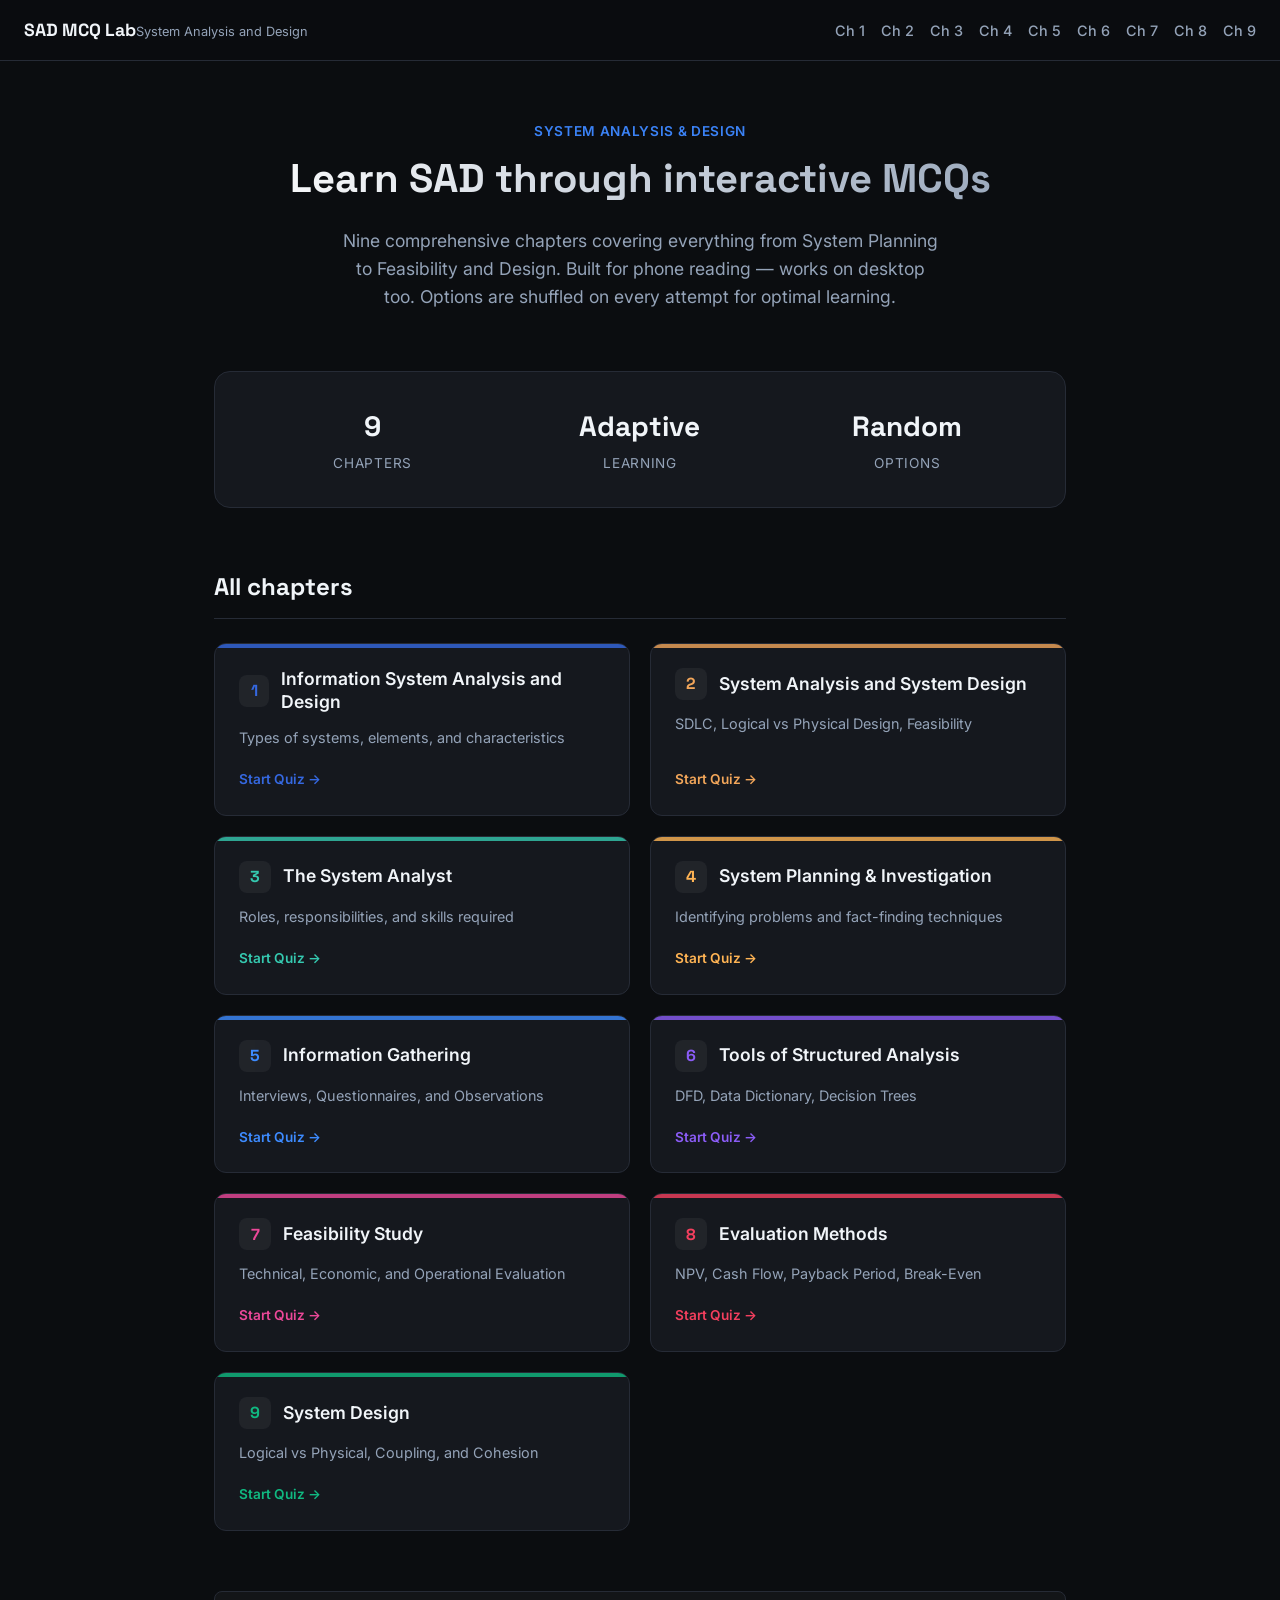
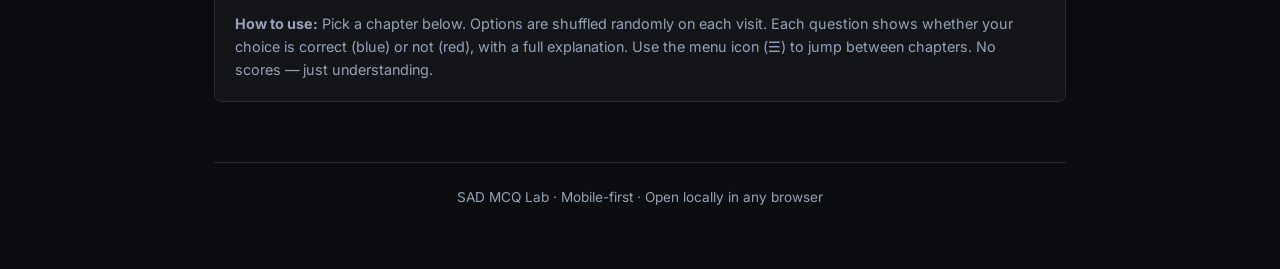
==== index.html @ 4140b0f5 "Rename home.html to index.html" ====
<!DOCTYPE html>
<html lang="en">
<head>
  <meta charset="UTF-8">
  <meta name="viewport" content="width=device-width, initial-scale=1.0, viewport-fit=cover">
  <meta name="theme-color" content="#0b0d10">
  <meta name="description" content="System Analysis and Design MCQ practice — 9 chapters. Mobile-friendly study hub.">
  <title>SAD MCQ Lab — Home</title>
  <link rel="preconnect" href="https://fonts.googleapis.com">
  <link rel="preconnect" href="https://fonts.gstatic.com" crossorigin>
  <link href="https://fonts.googleapis.com/css2?family=Space+Grotesk:wght@500;600;700&family=Inter:wght@400;500;600;700&family=JetBrains+Mono:wght@400;500;600&display=swap" rel="stylesheet">
  <link rel="stylesheet" href="css/site.css">
</head>
<body class="site-body site-home">

  <main class="home-wrap">
    <section class="home-hero">
      <p class="home-kicker">System Analysis & Design</p>
      <h1>Learn SAD through interactive MCQs</h1>
      <p class="home-lead">
        Nine comprehensive chapters covering everything from System Planning to Feasibility and Design. Built for phone reading — works on desktop too. Options are shuffled on every attempt for optimal learning.
      </p>
    </section>

    <div class="home-stats" aria-label="Course overview">
      <div class="home-stat">
        <span class="n" id="homeTotalChapters">9</span>
        <span class="l">Chapters</span>
      </div>
      <div class="home-stat">
        <span class="n">Adaptive</span>
        <span class="l">Learning</span>
      </div>
      <div class="home-stat">
        <span class="n">Random</span>
        <span class="l">Options</span>
      </div>
    </div>

    <h2 class="home-section-title">All chapters</h2>
    <div class="chapter-grid" id="chapterGrid" role="list">
      <!-- filled by site.js -->
    </div>

    <div class="home-tip">
      <strong>How to use:</strong> Pick a chapter below. Options are shuffled randomly on each visit. Each question shows whether your choice is correct (blue) or not (red), with a full explanation. Use the menu icon (☰) to jump between chapters. No scores — just understanding.
    </div>

    <footer class="home-footer">
      SAD MCQ Lab · Mobile-first · Open locally in any browser
    </footer>
  </main>

  <script src="js/site.js"></script>
</body>
</html>
---- css/site.css ----
:root {
  --bg-main: #0b0d10;
  --bg-card: #15181e;
  --bg-card-hover: #1c2028;
  --text-main: #f1f5f9;
  --text-muted: #94a3b8;
  --border: #262b36;
  --accent: #3b82f6;
  --correct: #10b981;
  --incorrect: #ef4444;
  --font-sans: 'Inter', system-ui, sans-serif;
  --font-display: 'Space Grotesk', system-ui, sans-serif;
  --radius-sm: 8px;
  --radius-md: 12px;
  --radius-lg: 16px;
  --transition: 0.2s cubic-bezier(0.4, 0, 0.2, 1);
}

* {
  box-sizing: border-box;
  margin: 0;
  padding: 0;
}

body {
  font-family: var(--font-sans);
  background-color: var(--bg-main);
  color: var(--text-main);
  line-height: 1.6;
  -webkit-font-smoothing: antialiased;
}

/* Header & Chrome */
.site-header {
  position: sticky;
  top: 0;
  z-index: 40;
  display: flex;
  align-items: center;
  justify-content: space-between;
  padding: 16px 24px;
  background: rgba(11, 13, 16, 0.85);
  backdrop-filter: blur(12px);
  border-bottom: 1px solid var(--border);
}

.site-brand {
  text-decoration: none;
  display: flex;
  flex-direction: column;
}

.site-brand-title {
  font-family: var(--font-display);
  font-weight: 700;
  font-size: 1.1rem;
  color: var(--text-main);
}

.site-brand-sub {
  font-size: 0.8rem;
  color: var(--text-muted);
}

.site-chapter-pill {
  background: rgba(255, 255, 255, 0.1);
  padding: 4px 12px;
  border-radius: 999px;
  font-size: 0.85rem;
  font-weight: 600;
}

.site-desktop-nav {
  display: none;
}

@media (min-width: 768px) {
  .site-desktop-nav {
    display: flex;
    gap: 16px;
  }
  .desktop-ch-link {
    color: var(--text-muted);
    text-decoration: none;
    font-size: 0.9rem;
    font-weight: 500;
    transition: var(--transition);
  }
  .desktop-ch-link:hover, .desktop-ch-link.active {
    color: var(--text-main);
  }
  .site-menu-btn {
    display: none;
  }
}

.site-menu-btn {
  background: none;
  border: none;
  color: var(--text-main);
  cursor: pointer;
  padding: 8px;
}

.site-menu-btn svg {
  width: 24px;
  height: 24px;
}

/* Home */
.home-wrap {
  max-width: 900px;
  margin: 0 auto;
  padding: 40px 16px;
}

.home-hero {
  text-align: center;
  margin-bottom: 60px;
}

.home-kicker {
  color: var(--accent);
  font-weight: 600;
  text-transform: uppercase;
  letter-spacing: 0.05em;
  font-size: 0.85rem;
  margin-bottom: 12px;
}

.home-hero h1 {
  font-family: var(--font-display);
  font-size: 2.5rem;
  font-weight: 700;
  line-height: 1.2;
  margin-bottom: 24px;
  background: linear-gradient(to right, #fff, #94a3b8);
  -webkit-background-clip: text;
  color: transparent;
}

.home-lead {
  font-size: 1.1rem;
  color: var(--text-muted);
  max-width: 600px;
  margin: 0 auto;
}

.home-stats {
  display: grid;
  grid-template-columns: repeat(3, 1fr);
  gap: 16px;
  background: var(--bg-card);
  border: 1px solid var(--border);
  border-radius: var(--radius-lg);
  padding: 32px;
  margin-bottom: 60px;
}

.home-stat {
  display: flex;
  flex-direction: column;
  align-items: center;
  text-align: center;
}

.home-stat .n {
  font-family: var(--font-display);
  font-size: 1.5rem;
  font-weight: 700;
  color: var(--text-main);
}

@media (min-width: 768px) {
  .home-wrap {
    padding: 60px 24px;
  }
  .home-stat .n {
    font-size: 1.75rem;
  }
}

.home-stat .l {
  font-size: 0.85rem;
  color: var(--text-muted);
  text-transform: uppercase;
  letter-spacing: 0.05em;
  margin-top: 4px;
}

.home-section-title {
  font-family: var(--font-display);
  font-size: 1.5rem;
  margin-bottom: 24px;
  border-bottom: 1px solid var(--border);
  padding-bottom: 12px;
}

.chapter-grid {
  display: grid;
  grid-template-columns: repeat(auto-fill, minmax(280px, 1fr));
  gap: 20px;
  margin-bottom: 60px;
}

.chapter-card {
  background: var(--bg-card);
  border: 1px solid var(--border);
  border-radius: var(--radius-md);
  padding: 24px;
  text-decoration: none;
  color: inherit;
  transition: var(--transition);
  display: flex;
  flex-direction: column;
  position: relative;
  overflow: hidden;
}

.chapter-card::before {
  content: "";
  position: absolute;
  top: 0; left: 0; width: 100%; height: 4px;
  background: var(--ch-color, var(--accent));
  opacity: 0.8;
}

.chapter-card:hover {
  background: var(--bg-card-hover);
  transform: translateY(-4px);
  border-color: rgba(255,255,255,0.1);
  box-shadow: 0 12px 24px rgba(0,0,0,0.2);
}

.chapter-card-head {
  display: flex;
  align-items: center;
  gap: 12px;
  margin-bottom: 12px;
}

.chapter-card-num {
  background: rgba(255,255,255,0.05);
  color: var(--ch-color, var(--accent));
  width: 32px;
  height: 32px;
  border-radius: 8px;
  display: flex;
  align-items: center;
  justify-content: center;
  font-family: var(--font-display);
  font-weight: 700;
}

.chapter-card h2 {
  font-size: 1.1rem;
  font-weight: 600;
  line-height: 1.3;
}

.chapter-card-desc {
  font-size: 0.9rem;
  color: var(--text-muted);
  flex-grow: 1;
  margin-bottom: 20px;
}

.chapter-card-foot {
  display: flex;
  align-items: center;
  justify-content: space-between;
  margin-top: auto;
}

.chapter-tag {
  font-size: 0.75rem;
  background: rgba(255,255,255,0.05);
  padding: 4px 8px;
  border-radius: 4px;
  color: var(--text-muted);
}

.chapter-tag.accent {
  background: rgba(59, 130, 246, 0.1);
  color: #60a5fa;
}

.chapter-card-cta {
  font-size: 0.85rem;
  font-weight: 600;
  color: var(--ch-color, var(--accent));
}

.home-tip {
  background: rgba(255,255,255,0.03);
  border: 1px solid var(--border);
  border-radius: var(--radius-sm);
  padding: 20px;
  font-size: 0.9rem;
  color: var(--text-muted);
  margin-bottom: 60px;
}

.home-footer {
  text-align: center;
  font-size: 0.85rem;
  color: var(--text-muted);
  border-top: 1px solid var(--border);
  padding-top: 24px;
}

/* Drawer */
.site-drawer-backdrop {
  position: fixed;
  inset: 0;
  background: rgba(0,0,0,0.6);
  backdrop-filter: blur(4px);
  z-index: 50;
  opacity: 0;
  pointer-events: none;
  transition: opacity var(--transition);
}
.site-drawer-backdrop.open {
  opacity: 1;
  pointer-events: auto;
}

.site-drawer {
  position: fixed;
  top: 0;
  right: -300px;
  bottom: 0;
  width: 300px;
  background: var(--bg-card);
  border-left: 1px solid var(--border);
  z-index: 60;
  padding: 24px;
  overflow-y: auto;
  transition: right var(--transition);
}
.site-drawer.open {
  right: 0;
}

.site-drawer-head {
  display: flex;
  align-items: center;
  justify-content: space-between;
  margin-bottom: 24px;
}
.site-drawer-head h2 {
  font-family: var(--font-display);
  font-size: 1.25rem;
}
.site-drawer-close {
  background: none;
  border: none;
  color: var(--text-main);
  font-size: 1.5rem;
  cursor: pointer;
  line-height: 1;
}

.site-drawer-label {
  font-size: 0.8rem;
  text-transform: uppercase;
  letter-spacing: 0.05em;
  color: var(--text-muted);
  margin-bottom: 12px;
}

.site-chapter-links {
  list-style: none;
}
.site-chapter-links li {
  margin-bottom: 8px;
}
.site-chapter-links a {
  display: flex;
  align-items: flex-start;
  gap: 12px;
  text-decoration: none;
  color: var(--text-main);
  padding: 12px;
  border-radius: var(--radius-sm);
  transition: background var(--transition);
}
.site-chapter-links a:hover {
  background: rgba(255,255,255,0.05);
}
.site-chapter-links a.active {
  background: rgba(255,255,255,0.1);
}
.site-chapter-links .num {
  background: rgba(255,255,255,0.1);
  width: 24px;
  height: 24px;
  display: flex;
  align-items: center;
  justify-content: center;
  border-radius: 4px;
  font-size: 0.85rem;
  font-weight: 600;
  flex-shrink: 0;
}
.site-chapter-links .info {
  display: flex;
  flex-direction: column;
}
.site-chapter-links .title {
  font-weight: 500;
  font-size: 0.95rem;
  line-height: 1.2;
}
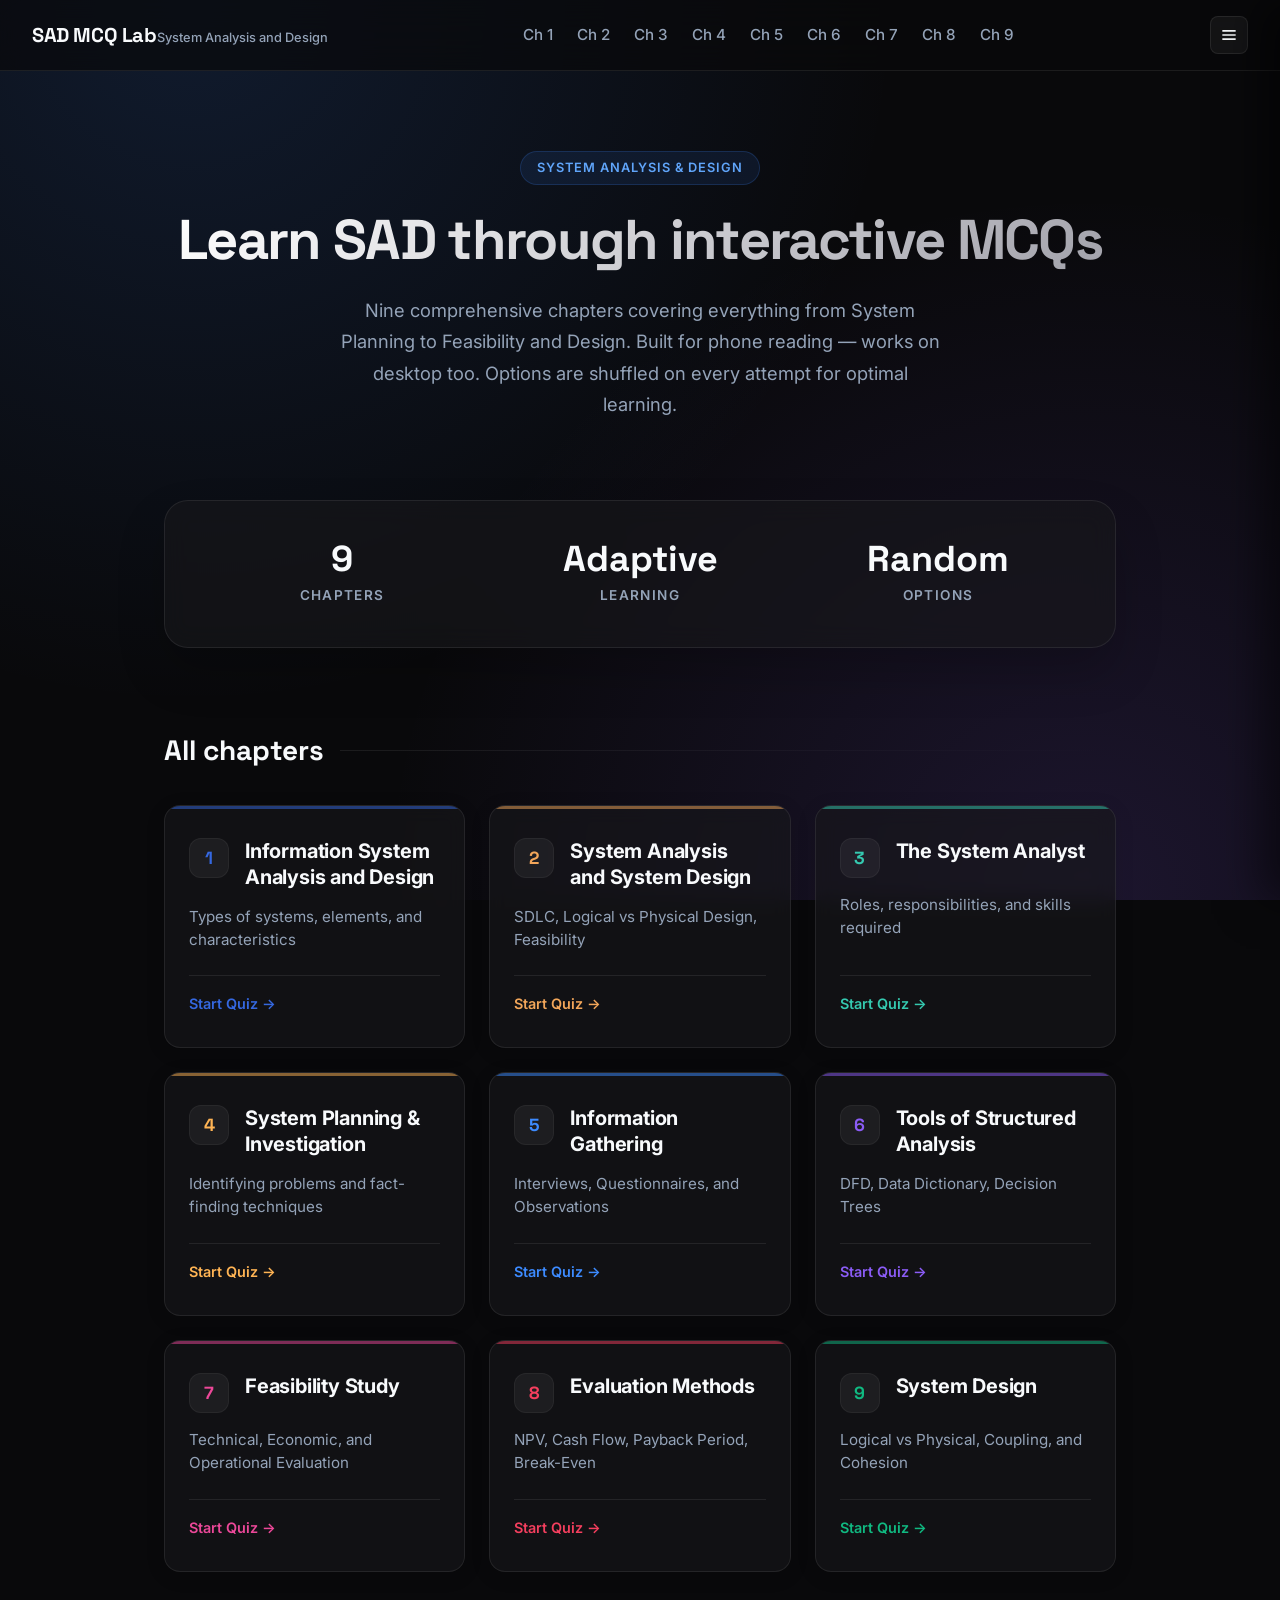
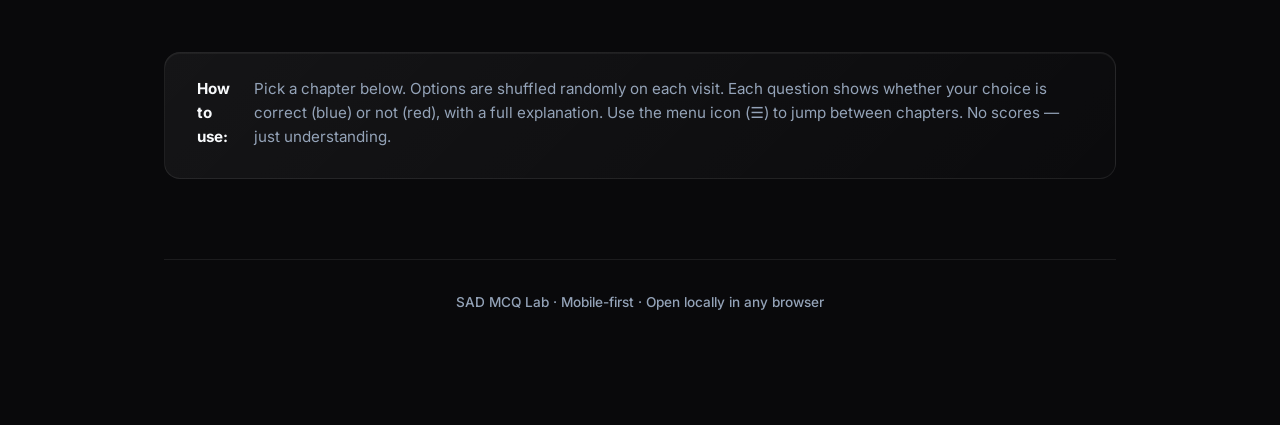
==== commit ea08d5fa: "Fix overview rendering and bump cache busters" ====
--- a/index.html
+++ b/index.html
@@ -51,6 +51,6 @@
     </footer>
   </main>
 
-  <script src="js/site.js"></script>
+  <script src="js/site.js?v=3"></script>
 </body>
 </html>
--- a/css/site.css
+++ b/css/site.css
@@ -1,19 +1,25 @@
 :root {
-  --bg-main: #0b0d10;
-  --bg-card: #15181e;
-  --bg-card-hover: #1c2028;
-  --text-main: #f1f5f9;
+  --bg-main: #09090b; /* Zinc 950 */
+  --bg-card: rgba(24, 24, 27, 0.6); /* Zinc 900 semi-transparent */
+  --bg-card-hover: rgba(39, 39, 42, 0.8); /* Zinc 800 */
+  --text-main: #f8fafc;
   --text-muted: #94a3b8;
-  --border: #262b36;
+  --border: rgba(255, 255, 255, 0.08);
+  --border-hover: rgba(255, 255, 255, 0.2);
   --accent: #3b82f6;
+  --accent-glow: rgba(59, 130, 246, 0.5);
   --correct: #10b981;
+  --correct-bg: rgba(16, 185, 129, 0.15);
+  --correct-border: rgba(16, 185, 129, 0.4);
   --incorrect: #ef4444;
-  --font-sans: 'Inter', system-ui, sans-serif;
-  --font-display: 'Space Grotesk', system-ui, sans-serif;
+  --incorrect-bg: rgba(239, 68, 68, 0.15);
+  --incorrect-border: rgba(239, 68, 68, 0.4);
+  --font-sans: 'Inter', system-ui, -apple-system, sans-serif;
+  --font-display: 'Space Grotesk', system-ui, -apple-system, sans-serif;
   --radius-sm: 8px;
-  --radius-md: 12px;
-  --radius-lg: 16px;
-  --transition: 0.2s cubic-bezier(0.4, 0, 0.2, 1);
+  --radius-md: 16px;
+  --radius-lg: 24px;
+  --transition: all 0.3s cubic-bezier(0.4, 0, 0.2, 1);
 }
 
 * {
@@ -25,9 +31,14 @@
 body {
   font-family: var(--font-sans);
   background-color: var(--bg-main);
+  background-image: 
+    radial-gradient(circle at 15% 0%, rgba(59, 130, 246, 0.15) 0%, transparent 50%),
+    radial-gradient(circle at 85% 100%, rgba(139, 92, 246, 0.15) 0%, transparent 50%);
+  background-attachment: fixed;
   color: var(--text-main);
   line-height: 1.6;
   -webkit-font-smoothing: antialiased;
+  min-height: 100vh;
 }
 
 /* Header & Chrome */
@@ -38,9 +49,10 @@
   display: flex;
   align-items: center;
   justify-content: space-between;
-  padding: 16px 24px;
-  background: rgba(11, 13, 16, 0.85);
-  backdrop-filter: blur(12px);
+  padding: 16px 32px;
+  background: rgba(9, 9, 11, 0.7);
+  backdrop-filter: blur(20px);
+  -webkit-backdrop-filter: blur(20px);
   border-bottom: 1px solid var(--border);
 }
 
@@ -53,21 +65,26 @@
 .site-brand-title {
   font-family: var(--font-display);
   font-weight: 700;
-  font-size: 1.1rem;
-  color: var(--text-main);
+  font-size: 1.25rem;
+  color: var(--text-main);
+  letter-spacing: -0.02em;
 }
 
 .site-brand-sub {
   font-size: 0.8rem;
   color: var(--text-muted);
+  font-weight: 500;
 }
 
 .site-chapter-pill {
-  background: rgba(255, 255, 255, 0.1);
-  padding: 4px 12px;
+  background: rgba(255, 255, 255, 0.05);
+  border: 1px solid var(--border);
+  padding: 4px 16px;
   border-radius: 999px;
   font-size: 0.85rem;
   font-weight: 600;
+  color: var(--text-main);
+  box-shadow: 0 2px 8px rgba(0,0,0,0.2);
 }
 
 .site-desktop-nav {
@@ -77,84 +94,132 @@
 @media (min-width: 768px) {
   .site-desktop-nav {
     display: flex;
-    gap: 16px;
+    gap: 24px;
   }
   .desktop-ch-link {
     color: var(--text-muted);
     text-decoration: none;
-    font-size: 0.9rem;
+    font-size: 0.95rem;
     font-weight: 500;
     transition: var(--transition);
+    position: relative;
   }
   .desktop-ch-link:hover, .desktop-ch-link.active {
     color: var(--text-main);
   }
+  .desktop-ch-link::after {
+    content: '';
+    position: absolute;
+    bottom: -4px;
+    left: 50%;
+    width: 0;
+    height: 2px;
+    background: var(--text-main);
+    transition: var(--transition);
+    transform: translateX(-50%);
+    border-radius: 2px;
+  }
+  .desktop-ch-link:hover::after, .desktop-ch-link.active::after {
+    width: 100%;
+  }
   .site-menu-btn {
     display: none;
   }
 }
 
 .site-menu-btn {
-  background: none;
-  border: none;
+  background: rgba(255, 255, 255, 0.05);
+  border: 1px solid var(--border);
+  border-radius: var(--radius-sm);
   color: var(--text-main);
   cursor: pointer;
   padding: 8px;
+  display: flex;
+  align-items: center;
+  justify-content: center;
+  transition: var(--transition);
+}
+.site-menu-btn:hover {
+  background: rgba(255, 255, 255, 0.1);
 }
 
 .site-menu-btn svg {
-  width: 24px;
-  height: 24px;
+  width: 20px;
+  height: 20px;
 }
 
 /* Home */
 .home-wrap {
-  max-width: 900px;
+  max-width: 1000px;
   margin: 0 auto;
-  padding: 40px 16px;
+  padding: 80px 24px;
 }
 
 .home-hero {
   text-align: center;
-  margin-bottom: 60px;
+  margin-bottom: 80px;
 }
 
 .home-kicker {
-  color: var(--accent);
+  display: inline-block;
+  background: rgba(59, 130, 246, 0.1);
+  color: #60a5fa;
+  padding: 6px 16px;
+  border-radius: 999px;
   font-weight: 600;
   text-transform: uppercase;
-  letter-spacing: 0.05em;
-  font-size: 0.85rem;
-  margin-bottom: 12px;
+  letter-spacing: 0.08em;
+  font-size: 0.8rem;
+  margin-bottom: 24px;
+  border: 1px solid rgba(59, 130, 246, 0.2);
 }
 
 .home-hero h1 {
   font-family: var(--font-display);
-  font-size: 2.5rem;
-  font-weight: 700;
-  line-height: 1.2;
+  font-size: 3.5rem;
+  font-weight: 800;
+  line-height: 1.1;
   margin-bottom: 24px;
-  background: linear-gradient(to right, #fff, #94a3b8);
+  letter-spacing: -0.03em;
+  background: linear-gradient(135deg, #ffffff 0%, #a1a1aa 100%);
   -webkit-background-clip: text;
-  color: transparent;
+  -webkit-text-fill-color: transparent;
+}
+
+@media (max-width: 768px) {
+  .home-hero h1 {
+    font-size: 2.5rem;
+  }
 }
 
 .home-lead {
-  font-size: 1.1rem;
+  font-size: 1.15rem;
   color: var(--text-muted);
   max-width: 600px;
   margin: 0 auto;
+  line-height: 1.7;
 }
 
 .home-stats {
   display: grid;
   grid-template-columns: repeat(3, 1fr);
-  gap: 16px;
+  gap: 24px;
   background: var(--bg-card);
+  backdrop-filter: blur(12px);
+  -webkit-backdrop-filter: blur(12px);
   border: 1px solid var(--border);
   border-radius: var(--radius-lg);
-  padding: 32px;
-  margin-bottom: 60px;
+  padding: 40px;
+  margin-bottom: 80px;
+  box-shadow: 0 24px 48px rgba(0,0,0,0.2);
+}
+
+@media (max-width: 600px) {
+  .home-stats {
+    grid-template-columns: 1fr;
+    gap: 32px;
+    padding: 32px 24px;
+  }
 }
 
 .home-stat {
@@ -166,48 +231,51 @@
 
 .home-stat .n {
   font-family: var(--font-display);
-  font-size: 1.5rem;
+  font-size: 2.25rem;
   font-weight: 700;
   color: var(--text-main);
-}
-
-@media (min-width: 768px) {
-  .home-wrap {
-    padding: 60px 24px;
-  }
-  .home-stat .n {
-    font-size: 1.75rem;
-  }
+  line-height: 1;
+  margin-bottom: 8px;
 }
 
 .home-stat .l {
   font-size: 0.85rem;
   color: var(--text-muted);
   text-transform: uppercase;
-  letter-spacing: 0.05em;
-  margin-top: 4px;
+  letter-spacing: 0.1em;
+  font-weight: 600;
 }
 
 .home-section-title {
   font-family: var(--font-display);
-  font-size: 1.5rem;
-  margin-bottom: 24px;
-  border-bottom: 1px solid var(--border);
-  padding-bottom: 12px;
+  font-size: 1.75rem;
+  margin-bottom: 32px;
+  display: flex;
+  align-items: center;
+  gap: 16px;
+}
+
+.home-section-title::after {
+  content: '';
+  height: 1px;
+  flex-grow: 1;
+  background: linear-gradient(to right, var(--border), transparent);
 }
 
 .chapter-grid {
   display: grid;
-  grid-template-columns: repeat(auto-fill, minmax(280px, 1fr));
-  gap: 20px;
-  margin-bottom: 60px;
+  grid-template-columns: repeat(auto-fill, minmax(300px, 1fr));
+  gap: 24px;
+  margin-bottom: 80px;
 }
 
 .chapter-card {
   background: var(--bg-card);
+  backdrop-filter: blur(10px);
+  -webkit-backdrop-filter: blur(10px);
   border: 1px solid var(--border);
   border-radius: var(--radius-md);
-  padding: 24px;
+  padding: 32px 24px;
   text-decoration: none;
   color: inherit;
   transition: var(--transition);
@@ -215,54 +283,66 @@
   flex-direction: column;
   position: relative;
   overflow: hidden;
+  box-shadow: 0 4px 20px rgba(0,0,0,0.1);
 }
 
 .chapter-card::before {
   content: "";
   position: absolute;
-  top: 0; left: 0; width: 100%; height: 4px;
+  top: 0; left: 0; right: 0; height: 3px;
   background: var(--ch-color, var(--accent));
-  opacity: 0.8;
+  opacity: 0.5;
+  transition: var(--transition);
 }
 
 .chapter-card:hover {
   background: var(--bg-card-hover);
-  transform: translateY(-4px);
-  border-color: rgba(255,255,255,0.1);
-  box-shadow: 0 12px 24px rgba(0,0,0,0.2);
+  transform: translateY(-6px) scale(1.01);
+  border-color: var(--border-hover);
+  box-shadow: 0 20px 40px rgba(0,0,0,0.3);
+}
+
+.chapter-card:hover::before {
+  opacity: 1;
+  box-shadow: 0 0 20px var(--ch-color, var(--accent));
 }
 
 .chapter-card-head {
   display: flex;
-  align-items: center;
-  gap: 12px;
-  margin-bottom: 12px;
+  align-items: flex-start;
+  gap: 16px;
+  margin-bottom: 16px;
 }
 
 .chapter-card-num {
   background: rgba(255,255,255,0.05);
   color: var(--ch-color, var(--accent));
-  width: 32px;
-  height: 32px;
-  border-radius: 8px;
+  width: 40px;
+  height: 40px;
+  border-radius: 12px;
   display: flex;
   align-items: center;
   justify-content: center;
   font-family: var(--font-display);
+  font-size: 1.1rem;
   font-weight: 700;
+  flex-shrink: 0;
+  border: 1px solid rgba(255,255,255,0.05);
 }
 
 .chapter-card h2 {
-  font-size: 1.1rem;
-  font-weight: 600;
+  font-size: 1.25rem;
+  font-weight: 700;
   line-height: 1.3;
+  letter-spacing: -0.01em;
 }
 
 .chapter-card-desc {
-  font-size: 0.9rem;
+  font-size: 0.95rem;
   color: var(--text-muted);
   flex-grow: 1;
-  margin-bottom: 20px;
+  margin-bottom: 24px;
+  line-height: 1.5;
 }
 
 .chapter-card-foot {
@@ -270,35 +350,58 @@
   align-items: center;
   justify-content: space-between;
   margin-top: auto;
+  border-top: 1px solid var(--border);
+  padding-top: 16px;
 }
 
 .chapter-tag {
   font-size: 0.75rem;
   background: rgba(255,255,255,0.05);
-  padding: 4px 8px;
-  border-radius: 4px;
-  color: var(--text-muted);
+  padding: 6px 12px;
+  border-radius: 999px;
+  color: var(--text-muted);
+  font-weight: 500;
+  border: 1px solid rgba(255,255,255,0.02);
 }
 
 .chapter-tag.accent {
-  background: rgba(59, 130, 246, 0.1);
-  color: #60a5fa;
+  background: rgba(16, 185, 129, 0.1);
+  color: #34d399;
+  border-color: rgba(16, 185, 129, 0.2);
 }
 
 .chapter-card-cta {
-  font-size: 0.85rem;
+  font-size: 0.9rem;
   font-weight: 600;
   color: var(--ch-color, var(--accent));
+  display: flex;
+  align-items: center;
+  gap: 4px;
+  transition: gap var(--transition);
+}
+
+.chapter-card:hover .chapter-card-cta {
+  gap: 8px;
 }
 
 .home-tip {
-  background: rgba(255,255,255,0.03);
+  background: linear-gradient(135deg, rgba(255,255,255,0.05) 0%, rgba(255,255,255,0.01) 100%);
   border: 1px solid var(--border);
-  border-radius: var(--radius-sm);
-  padding: 20px;
-  font-size: 0.9rem;
-  color: var(--text-muted);
-  margin-bottom: 60px;
+  border-radius: var(--radius-md);
+  padding: 24px 32px;
+  font-size: 0.95rem;
+  color: var(--text-muted);
+  margin-bottom: 80px;
+  display: flex;
+  align-items: flex-start;
+  gap: 16px;
+  box-shadow: inset 0 1px 0 rgba(255,255,255,0.05);
+}
+
+.home-tip strong {
+  color: var(--text-main);
+  display: block;
+  margin-bottom: 4px;
 }
 
 .home-footer {
@@ -306,15 +409,17 @@
   font-size: 0.85rem;
   color: var(--text-muted);
   border-top: 1px solid var(--border);
-  padding-top: 24px;
+  padding: 32px 0;
+  font-weight: 500;
 }
 
 /* Drawer */
 .site-drawer-backdrop {
   position: fixed;
   inset: 0;
-  background: rgba(0,0,0,0.6);
-  backdrop-filter: blur(4px);
+  background: rgba(0,0,0,0.8);
+  backdrop-filter: blur(8px);
+  -webkit-backdrop-filter: blur(8px);
   z-index: 50;
   opacity: 0;
   pointer-events: none;
@@ -328,15 +433,16 @@
 .site-drawer {
   position: fixed;
   top: 0;
-  right: -300px;
+  right: -320px;
   bottom: 0;
-  width: 300px;
-  background: var(--bg-card);
+  width: 320px;
+  background: #09090b;
   border-left: 1px solid var(--border);
   z-index: 60;
-  padding: 24px;
+  padding: 32px 24px;
   overflow-y: auto;
   transition: right var(--transition);
+  box-shadow: -20px 0 40px rgba(0,0,0,0.5);
 }
 .site-drawer.open {
   right: 0;
@@ -346,69 +452,88 @@
   display: flex;
   align-items: center;
   justify-content: space-between;
-  margin-bottom: 24px;
+  margin-bottom: 32px;
 }
 .site-drawer-head h2 {
   font-family: var(--font-display);
-  font-size: 1.25rem;
+  font-size: 1.35rem;
+  font-weight: 700;
 }
 .site-drawer-close {
-  background: none;
-  border: none;
-  color: var(--text-main);
-  font-size: 1.5rem;
+  background: rgba(255,255,255,0.05);
+  border: 1px solid var(--border);
+  border-radius: 50%;
+  width: 36px;
+  height: 36px;
+  display: flex;
+  align-items: center;
+  justify-content: center;
+  color: var(--text-main);
+  font-size: 1.2rem;
   cursor: pointer;
-  line-height: 1;
+  transition: var(--transition);
+}
+.site-drawer-close:hover {
+  background: rgba(255,255,255,0.1);
+  transform: scale(1.05);
 }
 
 .site-drawer-label {
-  font-size: 0.8rem;
+  font-size: 0.75rem;
   text-transform: uppercase;
-  letter-spacing: 0.05em;
-  color: var(--text-muted);
-  margin-bottom: 12px;
+  letter-spacing: 0.1em;
+  color: var(--text-muted);
+  margin-bottom: 16px;
+  font-weight: 600;
 }
 
 .site-chapter-links {
   list-style: none;
 }
 .site-chapter-links li {
-  margin-bottom: 8px;
+  margin-bottom: 12px;
 }
 .site-chapter-links a {
   display: flex;
   align-items: flex-start;
-  gap: 12px;
+  gap: 16px;
   text-decoration: none;
   color: var(--text-main);
-  padding: 12px;
-  border-radius: var(--radius-sm);
-  transition: background var(--transition);
+  padding: 16px;
+  background: rgba(255,255,255,0.02);
+  border: 1px solid transparent;
+  border-radius: var(--radius-md);
+  transition: all var(--transition);
 }
 .site-chapter-links a:hover {
+  background: rgba(255,255,255,0.04);
+  border-color: rgba(255,255,255,0.1);
+  transform: translateX(4px);
+}
+.site-chapter-links a.active {
+  background: rgba(255,255,255,0.08);
+  border-color: rgba(255,255,255,0.15);
+}
+.site-chapter-links .num {
   background: rgba(255,255,255,0.05);
-}
-.site-chapter-links a.active {
-  background: rgba(255,255,255,0.1);
-}
-.site-chapter-links .num {
-  background: rgba(255,255,255,0.1);
-  width: 24px;
-  height: 24px;
+  width: 32px;
+  height: 32px;
   display: flex;
   align-items: center;
   justify-content: center;
-  border-radius: 4px;
-  font-size: 0.85rem;
+  border-radius: 8px;
+  font-family: var(--font-display);
+  font-size: 0.9rem;
+  font-weight: 700;
+  flex-shrink: 0;
+  border: 1px solid rgba(255,255,255,0.05);
+}
+.site-chapter-links .info {
+  display: flex;
+  flex-direction: column;
+}
+.site-chapter-links .title {
   font-weight: 600;
-  flex-shrink: 0;
-}
-.site-chapter-links .info {
-  display: flex;
-  flex-direction: column;
-}
-.site-chapter-links .title {
-  font-weight: 500;
   font-size: 0.95rem;
-  line-height: 1.2;
-}
+  line-height: 1.3;
+}
